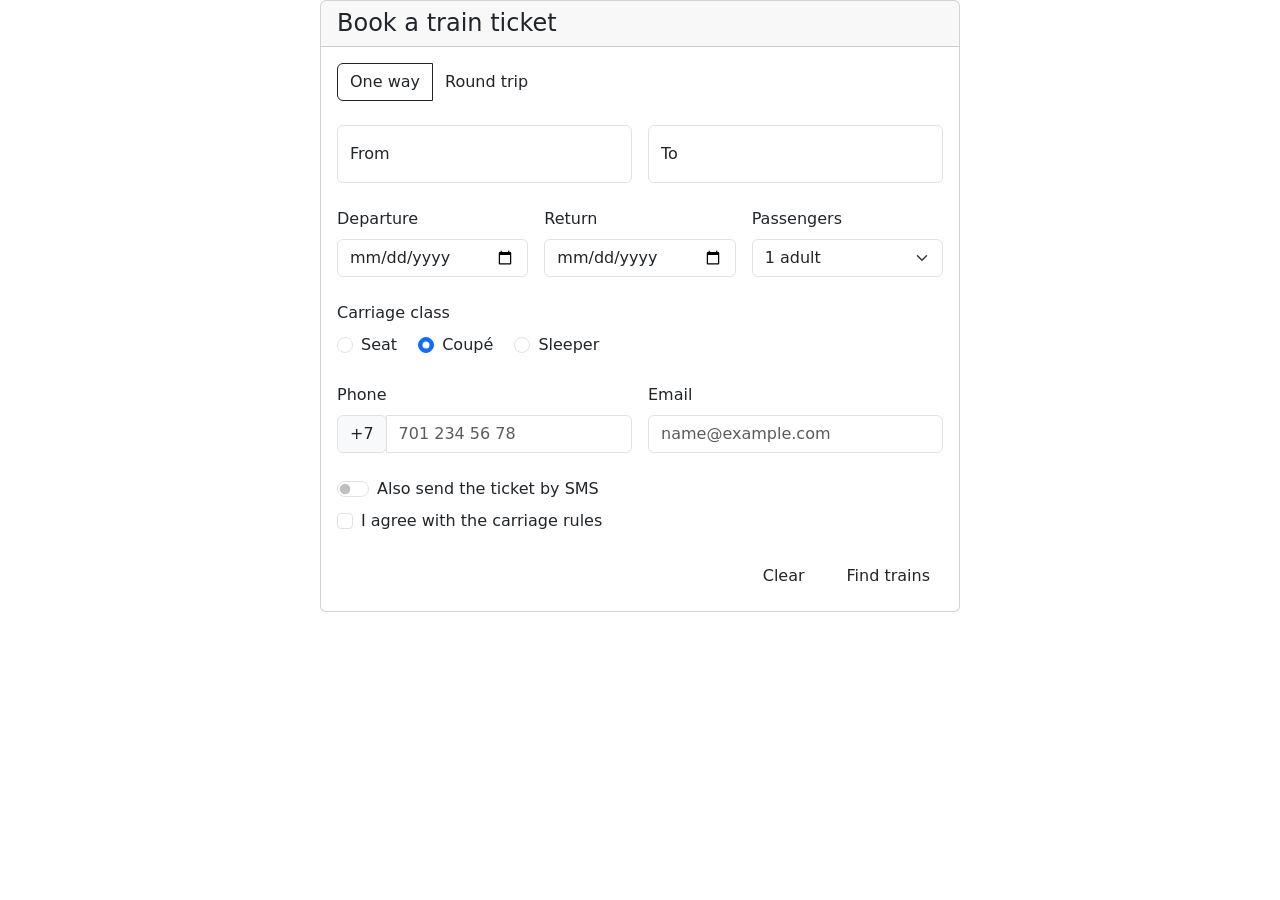
==== task1/taks1.html @ c4a47319 "first push" ====
<!DOCTYPE html>
<html lang="en">
<head>
  <meta charset="UTF-8">
  <meta name="viewport" content="width=device-width, initial-scale=1">
  <title>Book a train ticket</title>
  <link rel="preconnect" href="https://fonts.googleapis.com">
  <link rel="preconnect" href="https://fonts.gstatic.com" crossorigin>
  <link href="https://fonts.googleapis.com/css2?family=Montserrat:wght@400;500;600;700&display=swap" rel="stylesheet">
  <link href="https://cdn.jsdelivr.net/npm/bootstrap@5.3.3/dist/css/bootstrap.min.css" rel="stylesheet">
  <link href="css/style.css" rel="stylesheet">
</head>
<body>
  <main class="page d-flex justify-content-center align-items-start">
    <div class="container-fluid px-0">
      <div class="row justify-content-center g-0">
        <div class="col-12 col-md-10 col-lg-8 col-xl-6">

          <section class="ticket card">
            <header class="ticket-header card-header">
              <h1 class="ticket-title h4 mb-0">Book a train ticket</h1>
            </header>

            <form class="card-body ticket-body" action="#" method="get">

          
              <fieldset class="mb-4">
                <legend class="visually-hidden">Trip type</legend>
                <div class="btn-group trip-toggle" role="group" aria-label="Trip type">
                  <input type="radio" class="btn-check" name="trip" id="trip-oneway" value="oneway" checked>
                  <label class="btn btn-outline-trip" for="trip-oneway">One way</label>

                  <input type="radio" class="btn-check" name="trip" id="trip-round" value="round">
                  <label class="btn btn-outline-trip" for="trip-round">Round trip</label>
                </div>
              </fieldset>

              <div class="row g-3 mb-4">
                <!-- Floating labels -->
                <div class="col-12 col-md-6">
                  <div class="form-floating">
                    <input type="text" class="form-control" id="from" name="from" placeholder="Astana" required>
                    <label for="from">From</label>
                  </div>
                </div>
                <div class="col-12 col-md-6">
                  <div class="form-floating">
                    <input type="text" class="form-control" id="to" name="to" placeholder="Almaty" required>
                    <label for="to">To</label>
                  </div>
                </div>
              </div>

              <div class="row g-3 mb-4">
           
                <div class="col-12 col-md-4">
                  <label for="departure" class="form-label">Departure</label>
                  <input type="date" class="form-control" id="departure" name="departure" required>
                </div>
                <div class="col-12 col-md-4">
                  <label for="return" class="form-label">Return</label>
                  <input type="date" class="form-control" id="return" name="return">
                </div>
                <div class="col-12 col-md-4">
                  <label for="passengers" class="form-label">Passengers</label>
                  <select class="form-select" id="passengers" name="passengers" required>
                    <option value="1" selected>1 adult</option>
                    <option value="2">2 adults</option>
                    <option value="3">3 adults</option>
                    <option value="4">4 adults</option>
                    <option value="5">5 adults</option>
                    <option value="6">6 adults</option>
                  </select>
                </div>
              </div>

           
              <fieldset class="mb-4">
                <legend class="form-label fs-6">Carriage class</legend>
                <div class="form-check form-check-inline">
                  <input class="form-check-input" type="radio" name="carriage" id="class-seat" value="seat" required>
                  <label class="form-check-label" for="class-seat">Seat</label>
                </div>
                <div class="form-check form-check-inline">
                  <input class="form-check-input" type="radio" name="carriage" id="class-coupe" value="coupe" checked required>
                  <label class="form-check-label" for="class-coupe">Coupé</label>
                </div>
                <div class="form-check form-check-inline">
                  <input class="form-check-input" type="radio" name="carriage" id="class-sleeper" value="sleeper" required>
                  <label class="form-check-label" for="class-sleeper">Sleeper</label>
                </div>
              </fieldset>

              <div class="row g-3 mb-4">
             
                <div class="col-12 col-md-6">
                  <label for="phone" class="form-label">Phone</label>
                  <div class="input-group has-validation">
                    <span class="input-group-text prefix" id="phone-prefix">+7</span>
                    <input type="tel" class="form-control" id="phone" name="phone" inputmode="tel"
                           placeholder="701 234 56 78" aria-describedby="phone-prefix"
                           pattern="[0-9 ]{10,13}" required>
                  </div>
                </div>
                <div class="col-12 col-md-6">
                  <label for="email" class="form-label">Email</label>
                  <input type="email" class="form-control" id="email" name="email" placeholder="name@example.com" required>
                </div>
              </div>

         
              <div class="form-check form-switch mb-2">
                <input class="form-check-input" type="checkbox" role="switch" id="sms" name="sms">
                <label class="form-check-label" for="sms">Also send the ticket by SMS</label>
              </div>
              <div class="form-check mb-4">
                <input class="form-check-input" type="checkbox" id="agree" name="agree" required>
                <label class="form-check-label" for="agree">I agree with the carriage rules</label>
              </div>

           
              <div class="actions d-flex flex-column-reverse flex-md-row justify-content-md-end gap-3">
                <button type="reset" class="btn btn-clear">Clear</button>
                <button type="submit" class="btn btn-find">Find trains</button>
              </div>
            </form>
          </section>

        </div>
      </div>
    </div>
  </main>
</body>
</html>
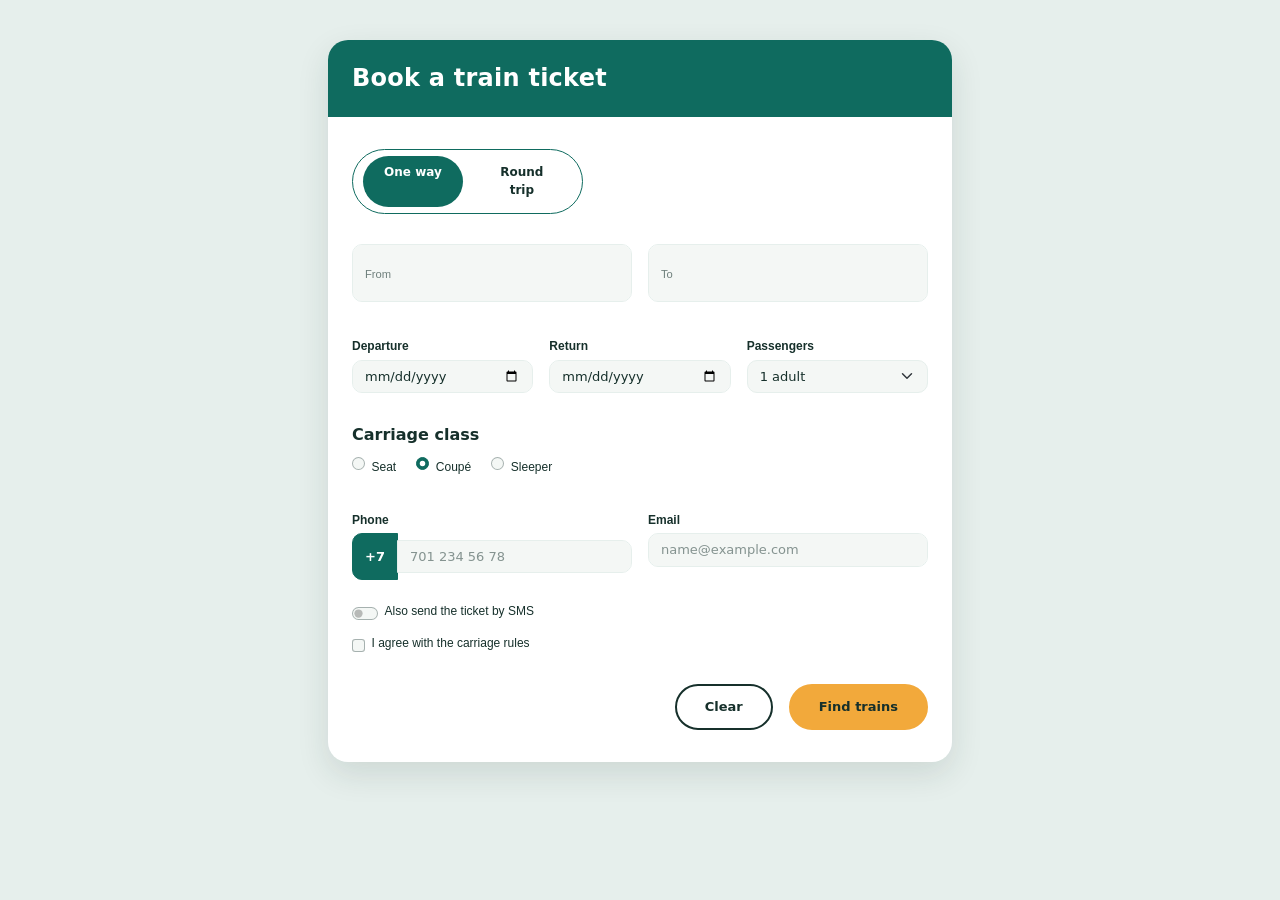
==== commit 6777f4f4: "fixing comments" ====
--- a/task1/taks1.html
+++ b/task1/taks1.html
@@ -8,7 +8,7 @@
   <link rel="preconnect" href="https://fonts.gstatic.com" crossorigin>
   <link href="https://fonts.googleapis.com/css2?family=Montserrat:wght@400;500;600;700&display=swap" rel="stylesheet">
   <link href="https://cdn.jsdelivr.net/npm/bootstrap@5.3.3/dist/css/bootstrap.min.css" rel="stylesheet">
-  <link href="css/style.css" rel="stylesheet">
+  <link href="style.css" rel="stylesheet">
 </head>
 <body>
   <main class="page d-flex justify-content-center align-items-start">
--- a/task1/style.css
+++ b/task1/style.css
@@ -0,0 +1,236 @@
+/* ---------- Tokens ---------- */
+:root {
+  --green: #0F6B5F;
+  --orange: #F2A93B;
+  --ink: #16302B;
+  --field: #F4F7F5;
+  --line: #E6EFEC;
+  --white: #fff;
+
+  --radius-card: 1.25rem;
+  --radius-field: 0.625rem;
+  --radius-pill: 50rem;
+  --shadow: 0 0.75rem 2rem rgba(22, 48, 43, 0.12);
+
+  /* Bootstrap hooks */
+  --bs-body-font-family: "Montserrat", system-ui, -apple-system, "Segoe UI", sans-serif;
+  --bs-body-color: var(--ink);
+  --bs-body-font-size: 0.8125rem;
+  --bs-primary: var(--green);
+  --bs-primary-rgb: 15, 107, 95;
+  --bs-focus-ring-color: rgba(15, 107, 95, 0.25);
+}
+
+body {
+  background: var(--line);
+  color: var(--ink);
+  font-family: var(--bs-body-font-family);
+}
+
+.page {
+  min-height: 100vh;
+  padding: 2.5rem 1rem;
+}
+
+/* ---------- Card ---------- */
+.ticket {
+  border: 0;
+  border-radius: var(--radius-card);
+  background: var(--white);
+  box-shadow: var(--shadow);
+  overflow: hidden;
+}
+
+.ticket-header {
+  background: var(--green);
+  color: var(--white);
+  border: 0;
+  padding: 1.5rem 1.5rem;
+}
+
+.ticket-title {
+  font-weight: 700;
+  letter-spacing: 0.01em;
+}
+
+.ticket-body {
+  padding: 2rem 1.5rem;
+}
+
+
+.form-label,
+legend.form-label {
+  font-weight: 600;
+  font-size: 0.75rem;
+  margin-bottom: 0.4rem;
+}
+
+fieldset legend { float: none; width: auto; padding: 0; }
+
+
+.form-control,
+.form-select,
+.input-group-text {
+  background-color: var(--field);
+  border: 1px solid var(--line);
+  border-radius: var(--radius-field);
+  color: var(--ink);
+  font-size: 0.8125rem;
+  box-shadow: none;
+}
+
+.form-control::placeholder { color: rgba(22, 48, 43, 0.5); }
+
+.form-control:focus,
+.form-select:focus {
+  background-color: var(--white);
+  border-color: var(--green);
+  box-shadow: 0 0 0 0.2rem rgba(15, 107, 95, 0.2);
+}
+
+
+.form-floating > label {
+  font-size: 0.7rem;
+  color: rgba(22, 48, 43, 0.6);
+}
+
+.form-floating > .form-control {
+  padding-top: 1.5rem;
+  padding-bottom: 0.4rem;
+}
+
+
+.input-group > .input-group-text.prefix {
+  background: var(--green);
+  border-color: var(--green);
+  color: var(--white);
+  font-weight: 700;
+  border-radius: var(--radius-field) 0 0 var(--radius-field);
+}
+
+.input-group > .form-control {
+  border-radius: 0 var(--radius-field) var(--radius-field) 0;
+}
+
+
+
+
+.trip-toggle {
+  border: 1px solid var(--green);
+  border-radius: var(--radius-pill);
+  overflow: hidden;
+  background: var(--white);
+}
+
+.btn-outline-trip {
+  border: 0;
+  border-radius: var(--radius-pill) !important;
+  color: var(--ink);
+  font-weight: 600;
+  font-size: 0.75rem;
+  padding: 0.45rem 1.1rem;
+  width: 100%;
+  margin-left: 10px;
+  margin-right: 10px;
+
+}
+
+.btn-check:checked + .btn-outline-trip {
+  background: var(--green);
+  color: var(--white);
+}
+
+.btn-check:focus-visible + .btn-outline-trip {
+  outline: 3px solid var(--orange);
+  outline-offset: 2px;
+}
+
+/* ---------- Radios, checkbox, switch ---------- */
+.form-check-input {
+  background-color: var(--field);
+  border-color: rgba(22, 48, 43, 0.35);
+}
+
+.form-check-input:checked {
+  background-color: var(--green);
+  border-color: var(--green);
+}
+
+.form-check-input:focus {
+  border-color: var(--green);
+  box-shadow: 0 0 0 0.2rem rgba(15, 107, 95, 0.25);
+}
+
+.form-check-label { font-size: 0.75rem; }
+
+
+.btn-find,
+.btn-clear {
+  border-radius: var(--radius-pill);
+  font-weight: 700;
+  font-size: 0.8125rem;
+  padding: 0.7rem 1.75rem;
+  transition: background-color 0.15s, color 0.15s, border-color 0.15s;
+}
+
+.btn-find {
+  background: var(--orange);
+  border: 2px solid var(--orange);
+  color: var(--ink);
+}
+
+.btn-find:hover,
+.btn-find:focus-visible {
+  background: #e49a28;
+  border-color: #e49a28;
+  color: var(--ink);
+}
+
+.btn-clear {
+  background: var(--white);
+  border: 2px solid var(--ink);
+  color: var(--ink);
+}
+
+.btn-clear:hover,
+.btn-clear:focus-visible {
+  background: var(--ink);
+  color: var(--white);
+}
+
+.btn-find:focus-visible,
+.btn-clear:focus-visible {
+  outline: 3px solid var(--green);
+  outline-offset: 2px;
+}
+
+.result {
+  color: var(--green);
+  font-weight: 600;
+  text-align: end;
+}
+
+
+@media (max-width: 767.98px) {
+  .page { padding: 1rem 0.75rem; }
+  .ticket-header { padding: 1rem 1.1rem; }
+  .ticket-title { font-size: 1rem; }
+  .ticket-body { padding: 1.25rem 1.1rem; }
+  .trip-toggle { display: flex; width: 100%; }
+  .trip-toggle .btn { flex: 1 1 0; }
+  .result { text-align: center; }
+}
+
+
+
+label {
+  display: block;
+  font:
+    1rem "Fira Sans",
+    sans-serif;
+}
+
+input,
+label {
+  margin: 0.4rem 0;
+}
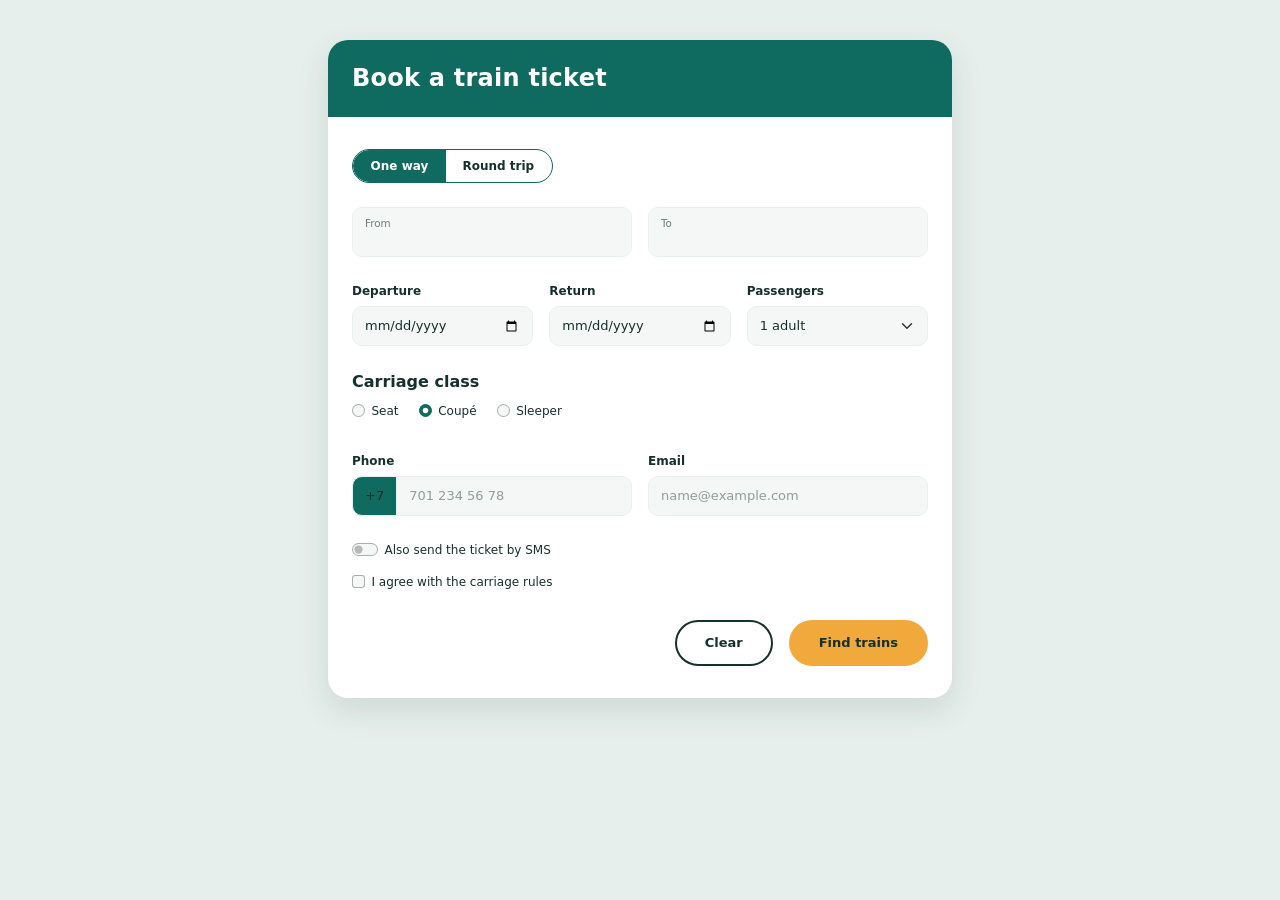
==== commit 1b1165ea: "details" ====
--- a/task1/taks1.html
+++ b/task1/taks1.html
@@ -39,13 +39,13 @@
                 <!-- Floating labels -->
                 <div class="col-12 col-md-6">
                   <div class="form-floating">
-                    <input type="text" class="form-control" id="from" name="from" placeholder="Astana" required>
+                    <input type="text" class="form-control" id="from" name="from" placeholder="" required>
                     <label for="from">From</label>
                   </div>
                 </div>
                 <div class="col-12 col-md-6">
                   <div class="form-floating">
-                    <input type="text" class="form-control" id="to" name="to" placeholder="Almaty" required>
+                    <input type="text" class="form-control" id="to" name="to" placeholder="" required>
                     <label for="to">To</label>
                   </div>
                 </div>
@@ -57,10 +57,15 @@
                   <label for="departure" class="form-label">Departure</label>
                   <input type="date" class="form-control" id="departure" name="departure" required>
                 </div>
+
+
                 <div class="col-12 col-md-4">
                   <label for="return" class="form-label">Return</label>
                   <input type="date" class="form-control" id="return" name="return">
                 </div>
+
+
+                
                 <div class="col-12 col-md-4">
                   <label for="passengers" class="form-label">Passengers</label>
                   <select class="form-select" id="passengers" name="passengers" required>
--- a/task1/style.css
+++ b/task1/style.css
@@ -1,5 +1,6 @@
-/* ---------- Tokens ---------- */
+
 :root {
+  
   --green: #0F6B5F;
   --orange: #F2A93B;
   --ink: #16302B;
@@ -11,14 +12,13 @@
   --radius-field: 0.625rem;
   --radius-pill: 50rem;
   --shadow: 0 0.75rem 2rem rgba(22, 48, 43, 0.12);
-
-  /* Bootstrap hooks */
+  --field-h: 2.5rem;          
+
   --bs-body-font-family: "Montserrat", system-ui, -apple-system, "Segoe UI", sans-serif;
   --bs-body-color: var(--ink);
   --bs-body-font-size: 0.8125rem;
   --bs-primary: var(--green);
   --bs-primary-rgb: 15, 107, 95;
-  --bs-focus-ring-color: rgba(15, 107, 95, 0.25);
 }
 
 body {
@@ -27,12 +27,9 @@
   font-family: var(--bs-body-font-family);
 }
 
-.page {
-  min-height: 100vh;
-  padding: 2.5rem 1rem;
-}
-
-/* ---------- Card ---------- */
+.page { min-height: 100vh; padding: 2.5rem 1rem; }
+
+
 .ticket {
   border: 0;
   border-radius: var(--radius-card);
@@ -45,21 +42,15 @@
   background: var(--green);
   color: var(--white);
   border: 0;
-  padding: 1.5rem 1.5rem;
-}
-
-.ticket-title {
-  font-weight: 700;
-  letter-spacing: 0.01em;
-}
-
-.ticket-body {
-  padding: 2rem 1.5rem;
-}
-
-
-.form-label,
-legend.form-label {
+  padding: 1.5rem;
+}
+
+.ticket-title { font-weight: 700; letter-spacing: 0.01em; }
+
+.ticket-body { padding: 2rem 1.5rem; }
+
+/* label and legends */
+.form-label {
   font-weight: 600;
   font-size: 0.75rem;
   margin-bottom: 0.4rem;
@@ -71,6 +62,7 @@
 .form-control,
 .form-select,
 .input-group-text {
+  height: var(--field-h);
   background-color: var(--field);
   border: 1px solid var(--line);
   border-radius: var(--radius-field);
@@ -79,7 +71,7 @@
   box-shadow: none;
 }
 
-.form-control::placeholder { color: rgba(22, 48, 43, 0.5); }
+.form-control::placeholder { color: rgba(22, 48, 43, 0.45); }
 
 .form-control:focus,
 .form-select:focus {
@@ -89,18 +81,35 @@
 }
 
 
-.form-floating > label {
-  font-size: 0.7rem;
+.form-floating > .form-control {
+  height: 3.1rem;
+  min-height: 3.1rem;
+  padding: 1.35rem 0.75rem 0.3rem;
+  line-height: 1.2;
+}
+
+.form-floating > label,
+.form-floating > .form-control:focus ~ label,
+.form-floating > .form-control:not(:placeholder-shown) ~ label {
+  padding: 0.5rem 0.75rem 0;
+  font-size: 0.65rem;
   color: rgba(22, 48, 43, 0.6);
-}
-
-.form-floating > .form-control {
-  padding-top: 1.5rem;
-  padding-bottom: 0.4rem;
-}
-
-
-.input-group > .input-group-text.prefix {
+  opacity: 1;
+  transform: none;
+}
+
+.form-floating > label::after { display: none; }
+
+
+
+
+.phone-group { flex-wrap: nowrap; align-items: stretch; }
+
+.phone-group > .prefix {
+  display: flex;
+  align-items: center;
+  margin: 0;
+  padding: 0 0.9rem;
   background: var(--green);
   border-color: var(--green);
   color: var(--white);
@@ -108,10 +117,10 @@
   border-radius: var(--radius-field) 0 0 var(--radius-field);
 }
 
-.input-group > .form-control {
+.phone-group > .form-control {
+  margin: 0;
   border-radius: 0 var(--radius-field) var(--radius-field) 0;
 }
-
 
 
 
@@ -124,28 +133,21 @@
 
 .btn-outline-trip {
   border: 0;
-  border-radius: var(--radius-pill) !important;
+  border-radius: var(--radius-pill);
   color: var(--ink);
   font-weight: 600;
   font-size: 0.75rem;
   padding: 0.45rem 1.1rem;
-  width: 100%;
-  margin-left: 10px;
-  margin-right: 10px;
-
-}
-
-.btn-check:checked + .btn-outline-trip {
-  background: var(--green);
-  color: var(--white);
-}
+}
+
+.btn-check:checked + .btn-outline-trip { background: var(--green); color: var(--white); }
 
 .btn-check:focus-visible + .btn-outline-trip {
   outline: 3px solid var(--orange);
   outline-offset: 2px;
 }
 
-/* ---------- Radios, checkbox, switch ---------- */
+
 .form-check-input {
   background-color: var(--field);
   border-color: rgba(22, 48, 43, 0.35);
@@ -163,7 +165,7 @@
 
 .form-check-label { font-size: 0.75rem; }
 
-
+/* ---------- Buttons ---------- */
 .btn-find,
 .btn-clear {
   border-radius: var(--radius-pill);
@@ -180,11 +182,7 @@
 }
 
 .btn-find:hover,
-.btn-find:focus-visible {
-  background: #e49a28;
-  border-color: #e49a28;
-  color: var(--ink);
-}
+.btn-find:focus-visible { background: #e49a28; border-color: #e49a28; color: var(--ink); }
 
 .btn-clear {
   background: var(--white);
@@ -193,22 +191,11 @@
 }
 
 .btn-clear:hover,
-.btn-clear:focus-visible {
-  background: var(--ink);
-  color: var(--white);
-}
+.btn-clear:focus-visible { background: var(--ink); color: var(--white); }
 
 .btn-find:focus-visible,
-.btn-clear:focus-visible {
-  outline: 3px solid var(--green);
-  outline-offset: 2px;
-}
-
-.result {
-  color: var(--green);
-  font-weight: 600;
-  text-align: end;
-}
+.btn-clear:focus-visible { outline: 3px solid var(--green); outline-offset: 2px; }
+
 
 
 @media (max-width: 767.98px) {
@@ -218,19 +205,25 @@
   .ticket-body { padding: 1.25rem 1.1rem; }
   .trip-toggle { display: flex; width: 100%; }
   .trip-toggle .btn { flex: 1 1 0; }
-  .result { text-align: center; }
-}
-
-
-
-label {
-  display: block;
-  font:
-    1rem "Fira Sans",
-    sans-serif;
-}
-
-input,
-label {
-  margin: 0.4rem 0;
-}
+}
+
+
+
+
+
+.prefix{
+
+  border-top-left-radius: 10px;
+  border-bottom-left-radius: 10px;
+  border-top-right-radius: 0;
+   border-bottom-right-radius: 0;
+
+  background-color: #0F6B5F ;
+}
+  
+
+.input-group.has-validation{
+  border-radius: 10px;
+
+
+}
